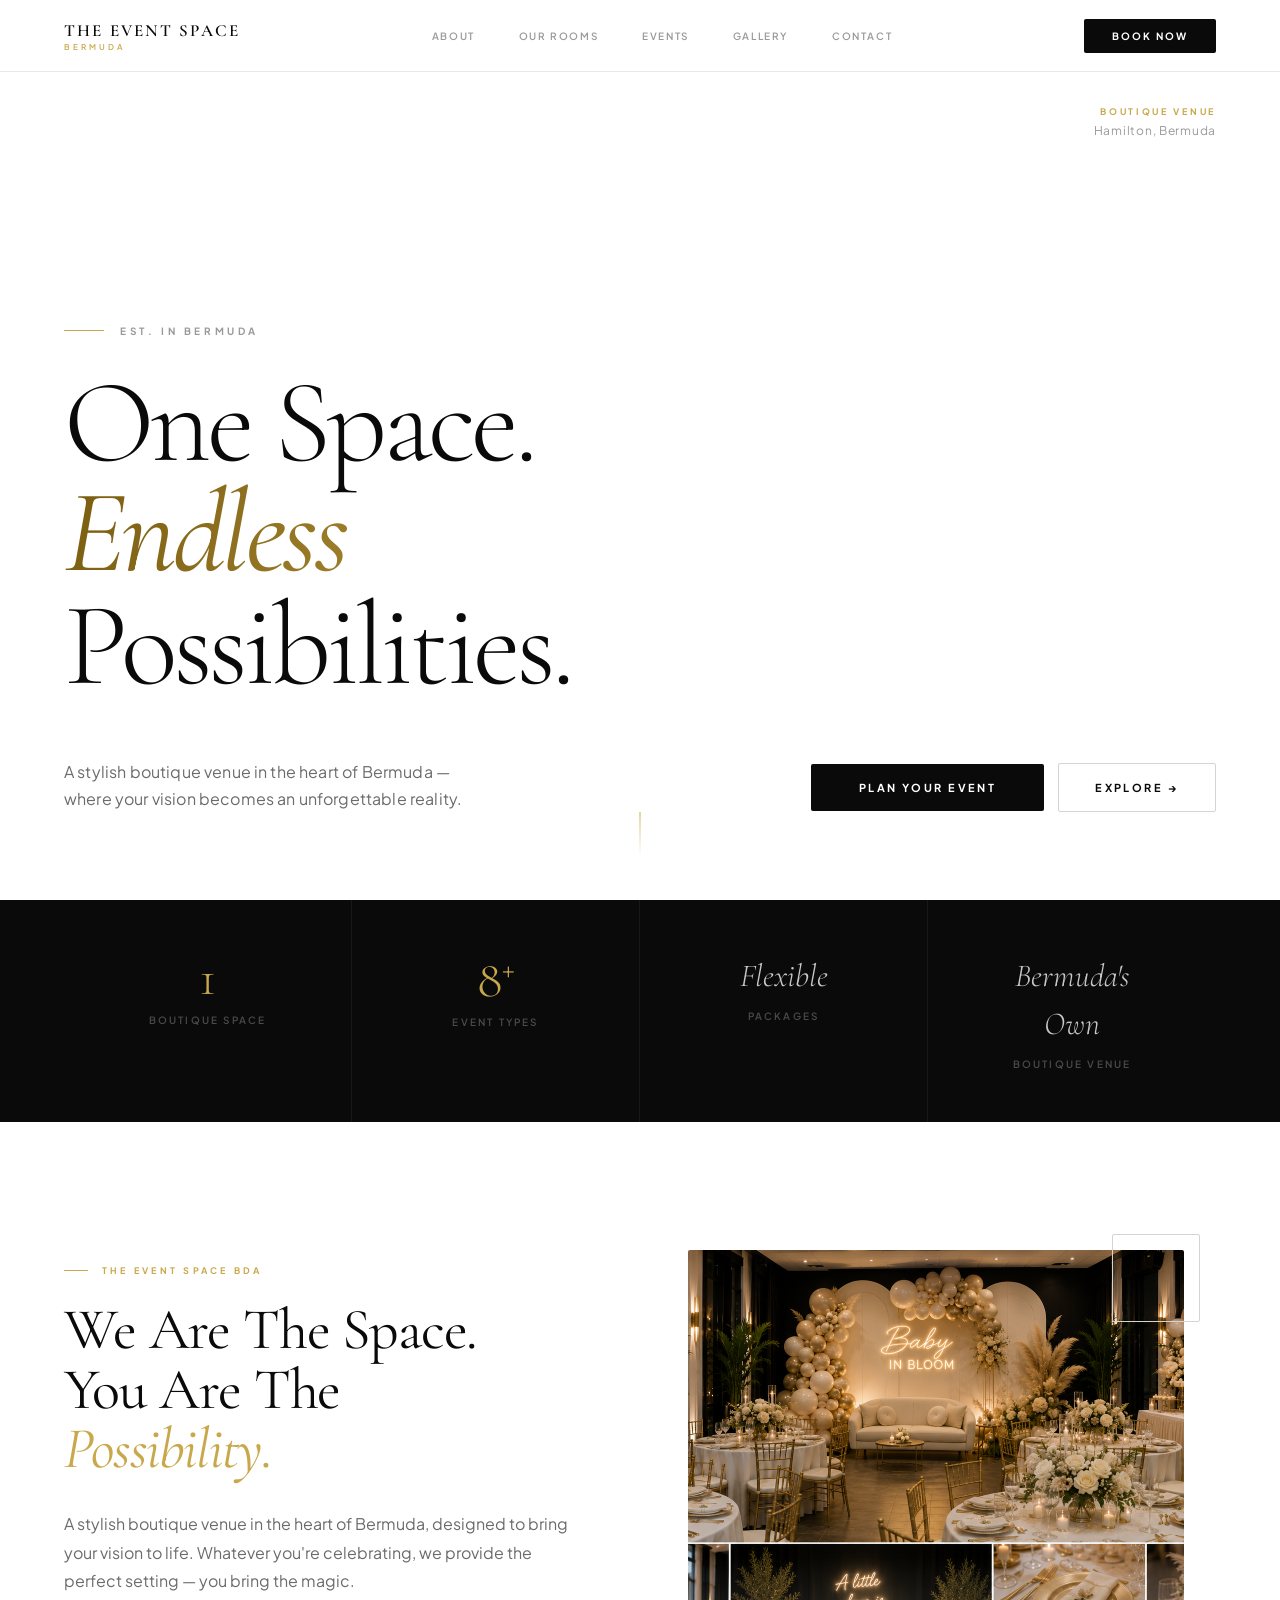
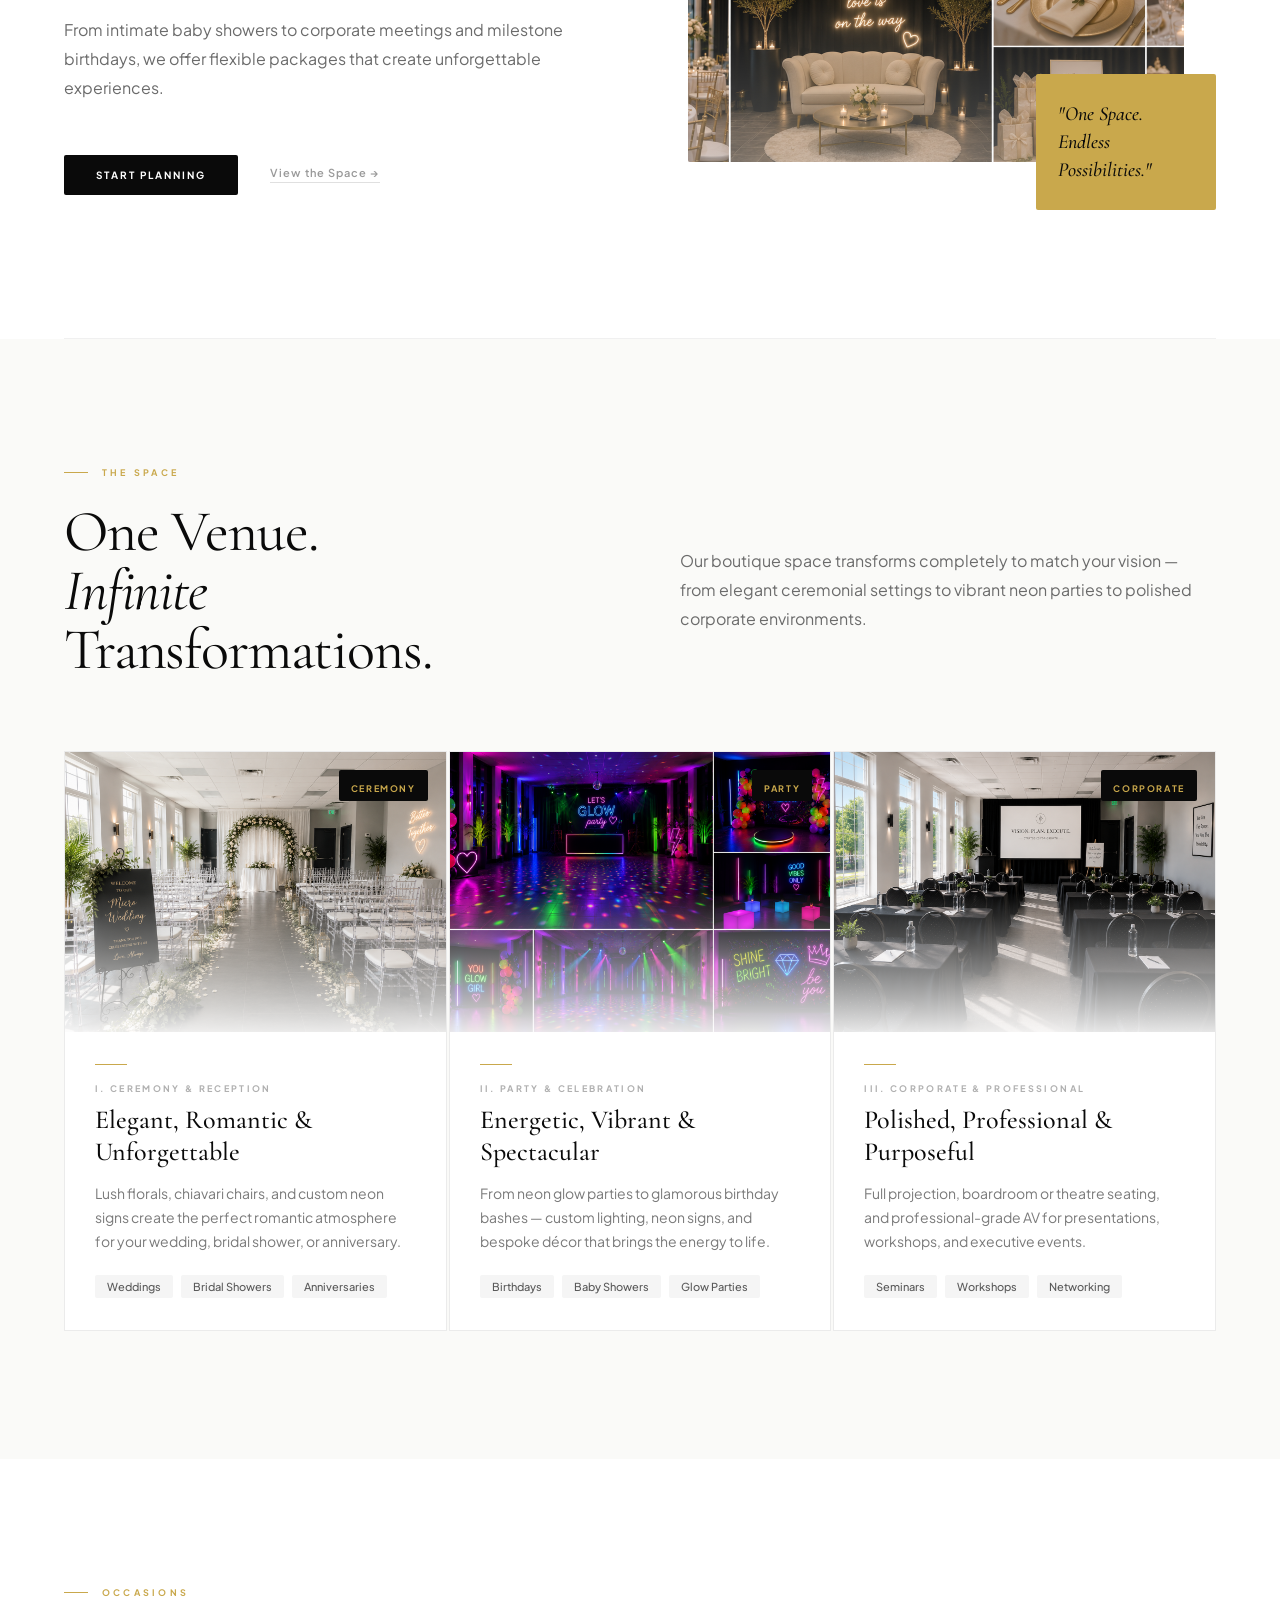
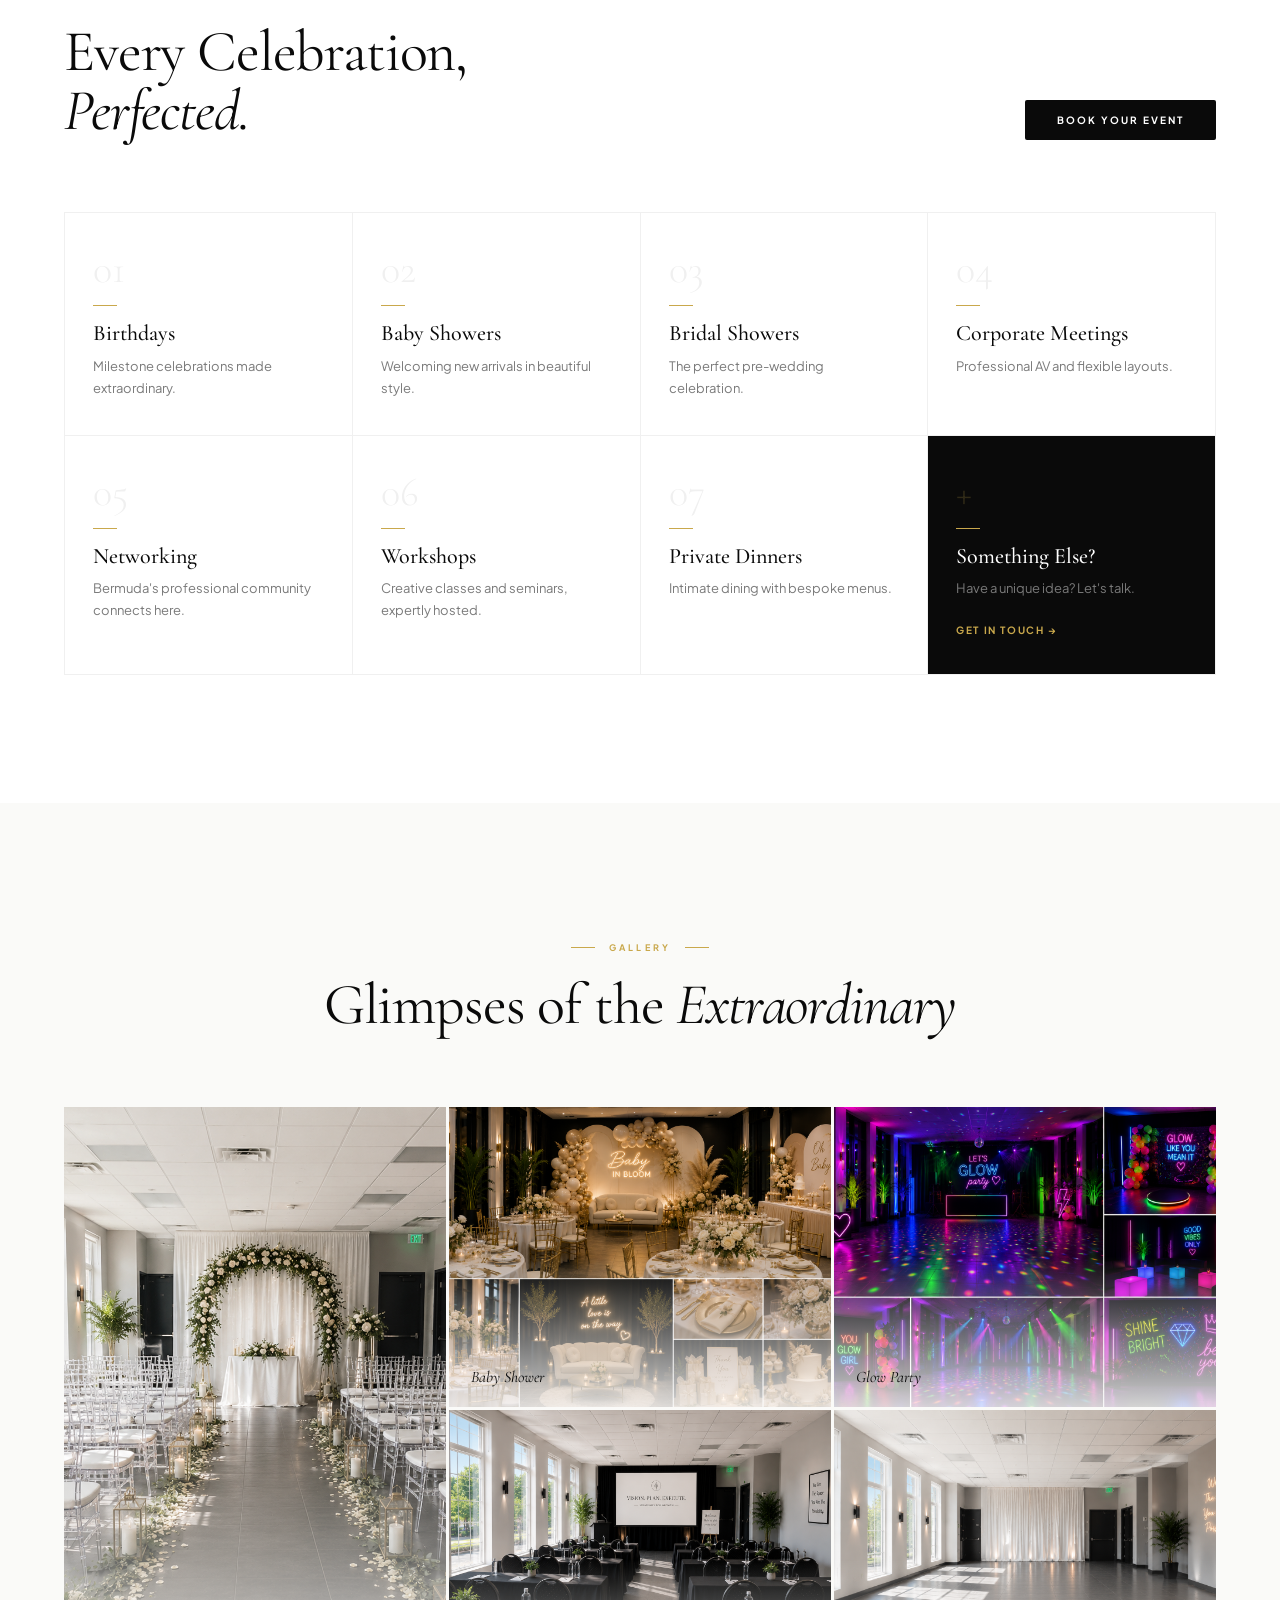
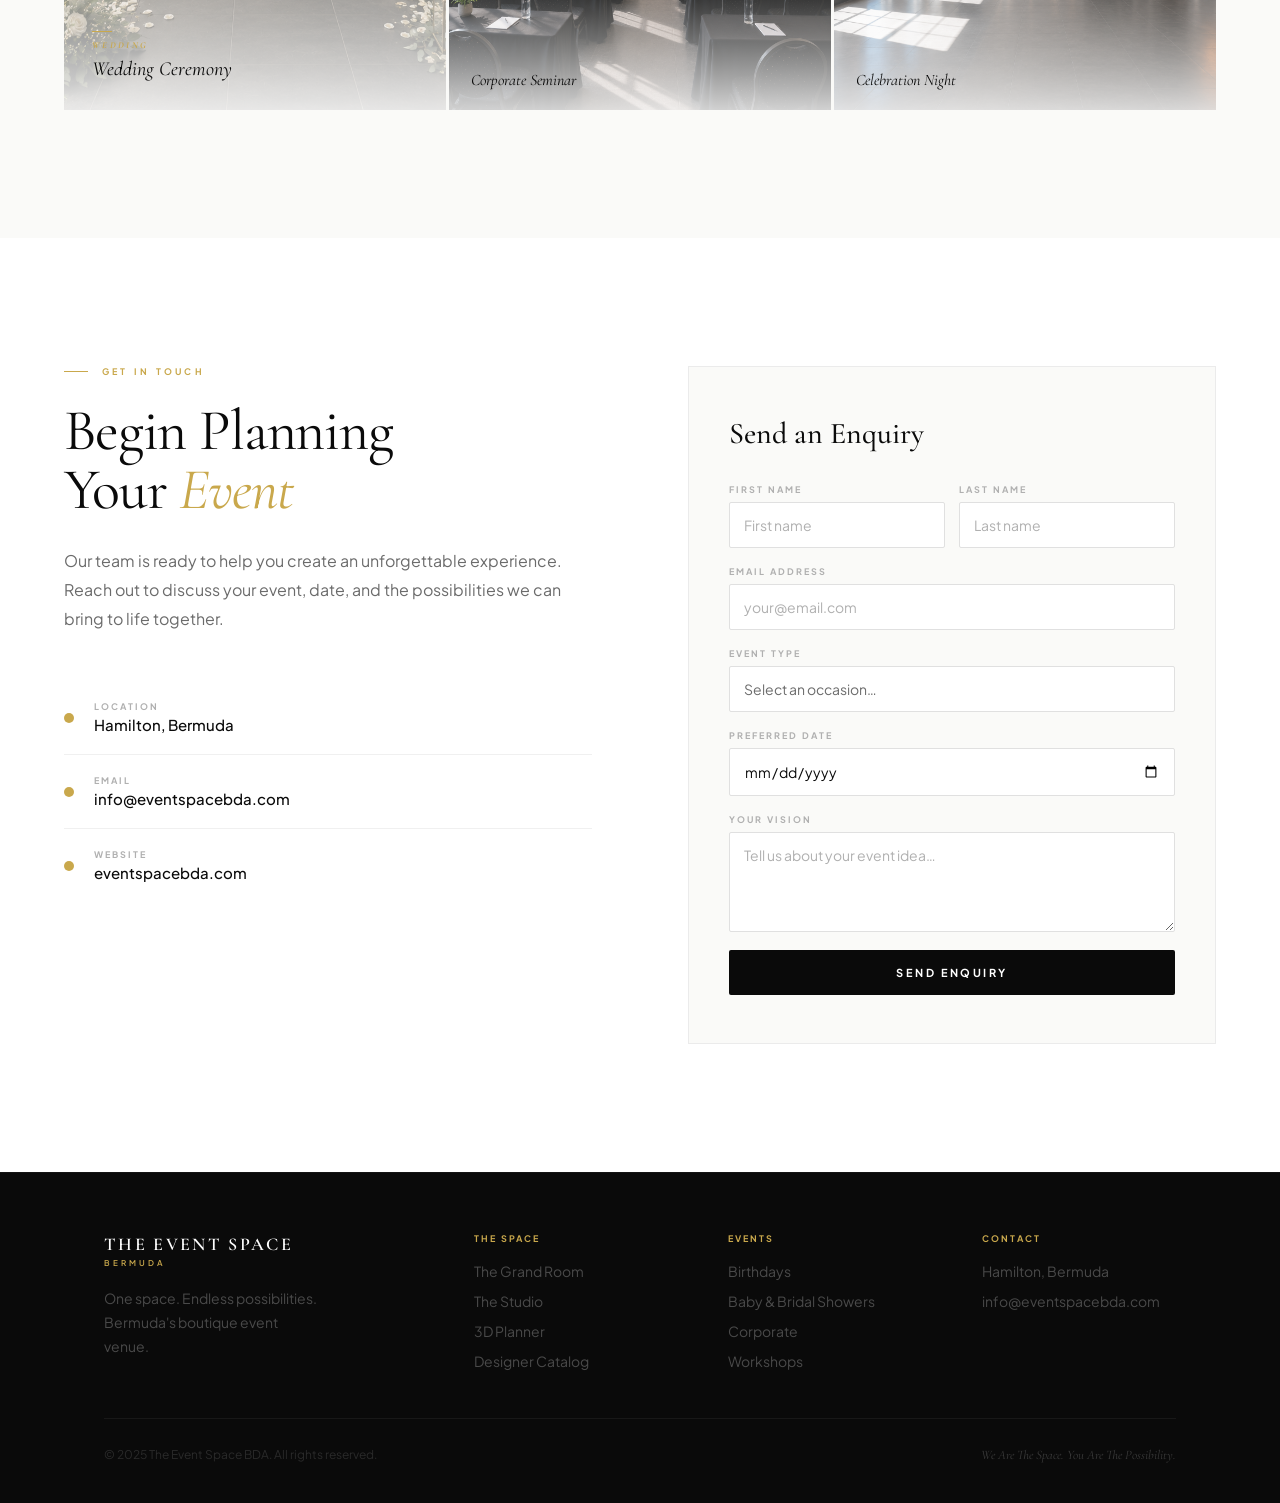
==== index.html @ 71385db5 "Restructure as root-served multi-file site - index.html at repo root (renamed from events2.html, no " ====
<!DOCTYPE html>
<html lang="en">
<head>
  <meta charset="utf-8">
  <meta name="viewport" content="width=device-width, initial-scale=1">
  <title>The Event Space — Bermuda</title>
  <link rel="preconnect" href="https://fonts.googleapis.com">
  <link rel="preconnect" href="https://fonts.gstatic.com" crossorigin>
  <link href="https://fonts.googleapis.com/css2?family=Cormorant+Garamond:ital,wght@0,300;0,400;0,500;0,600;0,700;1,300;1,400;1,500;1,600&family=Plus+Jakarta+Sans:wght@300;400;500;600;700;800&display=swap" rel="stylesheet">
  <link rel="stylesheet" href="css/styles.css">
</head>
<body>

  <!-- ── NAV ──────────────────────────────────────────────────────── -->
  <nav class="nav">
    <div class="nav__brand">
      <span class="nav__brand-name">The Event Space</span>
      <span class="nav__brand-sub">Bermuda</span>
    </div>
    <div class="nav__links">
      <a href="#about">About</a>
      <a href="#spaces">Our Rooms</a>
      <a href="#occasions">Events</a>
      <a href="#gallery">Gallery</a>
      <a href="#contact">Contact</a>
    </div>
    <a class="nav__book" href="#contact">Book Now</a>
    <button class="nav__hamburger" aria-label="Open menu">
      <span></span><span></span><span></span>
    </button>
  </nav>

  <!-- Mobile Menu -->
  <div class="mobile-menu">
    <a href="#about">About</a>
    <a href="#spaces">The Space</a>
    <a href="#occasions">Events</a>
    <a href="#gallery">Gallery</a>
    <a href="#contact">Contact</a>
    <a href="#contact" class="mobile-menu__book">Book Now</a>
  </div>

  <!-- ── HERO ──────────────────────────────────────────────────────── -->
  <section class="hero">
    <video id="hero-vid" class="hero__video" autoplay muted loop playsinline>
      <source src="images/hero-video.mp4" type="video/mp4">
    </video>
    <div class="hero__overlay"></div>

    <div class="hero__label">
      <div class="hero__label-tag">Boutique Venue</div>
      <div class="hero__label-location">Hamilton, Bermuda</div>
    </div>

    <div class="hero__content">
      <div class="hero__eyebrow">
        <div class="hero__eyebrow-line"></div>
        Est. in Bermuda
      </div>
      <h1 class="hero-h1">One Space.</h1>
      <h1 class="hero-h1 hero__headline--shimmer">Endless</h1>
      <h1 class="hero-h1 hero__headline--light">Possibilities.</h1>
    </div>

    <div class="hero__ctas">
      <p class="hero__description">A stylish boutique venue in the heart of Bermuda — where your vision becomes an unforgettable reality.</p>
      <div class="hero__cta-group">
        <a href="#contact" class="btn btn--hero-primary">Plan Your Event</a>
        <a href="#spaces" class="btn btn--hero-ghost">Explore →</a>
      </div>
    </div>

    <div class="hero__scroll">
      <div class="hero__scroll-line"></div>
    </div>
  </section>

  <!-- ── STATS BAND ─────────────────────────────────────────────────── -->
  <div class="stats">
    <div class="stats__grid">
      <div class="stats__item">
        <div class="stats__number">1</div>
        <div class="stats__label">Boutique Space</div>
      </div>
      <div class="stats__item">
        <div class="stats__number">8<sup>+</sup></div>
        <div class="stats__label">Event Types</div>
      </div>
      <div class="stats__item">
        <div class="stats__number--italic">Flexible</div>
        <div class="stats__label">Packages</div>
      </div>
      <div class="stats__item">
        <div class="stats__number--italic">Bermuda's<br>Own</div>
        <div class="stats__label">Boutique Venue</div>
      </div>
    </div>
  </div>

  <!-- ── ABOUT ──────────────────────────────────────────────────────── -->
  <section id="about" class="section section--white">
    <div class="section__inner">
      <div class="about__grid">
        <div>
          <div class="eyebrow">
            <div class="eyebrow__line"></div>
            <span class="eyebrow__text">The Event Space BDA</span>
          </div>
          <h2 class="section-h2" style="color:#0A0A0A;margin-bottom:32px;">
            We Are The Space.<br>You Are The<br><span style="font-style:italic;color:#C9A84C;">Possibility.</span>
          </h2>
          <p class="about__body">A stylish boutique venue in the heart of Bermuda, designed to bring your vision to life. Whatever you're celebrating, we provide the perfect setting — you bring the magic.</p>
          <p class="about__body about__body--last">From intimate baby showers to corporate meetings and milestone birthdays, we offer flexible packages that create unforgettable experiences.</p>
          <div class="about__actions">
            <a href="#contact" class="btn btn--dark">Start Planning</a>
            <a href="#spaces" class="btn--text">View the Space →</a>
          </div>
        </div>
        <div class="about__image-col">
          <div class="about__photo-wrap">
            <img src="images/event-baby-shower.png" class="about__photo" alt="Event styling at The Event Space">
            <div class="about__photo-overlay"></div>
          </div>
          <div class="about__quote">
            <p class="about__quote-text">"One Space.<br>Endless<br>Possibilities."</p>
          </div>
          <div class="about__corner"></div>
        </div>
      </div>
    </div>
  </section>

  <!-- ── DIVIDER ────────────────────────────────────────────────────── -->
  <div class="divider"><div class="divider__line"></div></div>

  <!-- ── THE SPACE ──────────────────────────────────────────────────── -->
  <section id="spaces" class="section section--warm">
    <div class="section__inner">
      <div class="spaces__header">
        <div>
          <div class="eyebrow">
            <div class="eyebrow__line"></div>
            <span class="eyebrow__text">The Space</span>
          </div>
          <h2 class="section-h2" style="color:#0A0A0A;">
            One Venue.<br><span style="font-style:italic;">Infinite</span><br>Transformations.
          </h2>
        </div>
        <div style="padding-top:80px;">
          <p class="spaces__intro">Our boutique space transforms completely to match your vision — from elegant ceremonial settings to vibrant neon parties to polished corporate environments.</p>
        </div>
      </div>

      <div class="spaces__grid">
        <!-- Card I -->
        <article class="card">
          <div class="card__image-wrap">
            <img src="images/event-wedding1.png" class="card__image" alt="Wedding &amp; Ceremony Setup">
            <div class="card__image-overlay"></div>
            <div class="card__badge"><span class="card__badge-text">Ceremony</span></div>
          </div>
          <div class="card__body">
            <div class="card__rule"></div>
            <p class="card__label">I. Ceremony &amp; Reception</p>
            <h3 class="card__title">Elegant, Romantic &amp; Unforgettable</h3>
            <p class="card__desc">Lush florals, chiavari chairs, and custom neon signs create the perfect romantic atmosphere for your wedding, bridal shower, or anniversary.</p>
            <div class="card__tags">
              <span class="tag">Weddings</span>
              <span class="tag">Bridal Showers</span>
              <span class="tag">Anniversaries</span>
            </div>
          </div>
        </article>

        <!-- Card II -->
        <article class="card">
          <div class="card__image-wrap">
            <img src="images/event-glow1.png" class="card__image" alt="Glow Party Setup">
            <div class="card__image-overlay"></div>
            <div class="card__badge"><span class="card__badge-text">Party</span></div>
          </div>
          <div class="card__body">
            <div class="card__rule"></div>
            <p class="card__label">II. Party &amp; Celebration</p>
            <h3 class="card__title">Energetic, Vibrant &amp; Spectacular</h3>
            <p class="card__desc">From neon glow parties to glamorous birthday bashes — custom lighting, neon signs, and bespoke décor that brings the energy to life.</p>
            <div class="card__tags">
              <span class="tag">Birthdays</span>
              <span class="tag">Baby Showers</span>
              <span class="tag">Glow Parties</span>
            </div>
          </div>
        </article>

        <!-- Card III -->
        <article class="card">
          <div class="card__image-wrap">
            <img src="images/event-seminar.png" class="card__image" alt="Corporate Setup">
            <div class="card__image-overlay"></div>
            <div class="card__badge"><span class="card__badge-text">Corporate</span></div>
          </div>
          <div class="card__body">
            <div class="card__rule"></div>
            <p class="card__label">III. Corporate &amp; Professional</p>
            <h3 class="card__title">Polished, Professional &amp; Purposeful</h3>
            <p class="card__desc">Full projection, boardroom or theatre seating, and professional-grade AV for presentations, workshops, and executive events.</p>
            <div class="card__tags">
              <span class="tag">Seminars</span>
              <span class="tag">Workshops</span>
              <span class="tag">Networking</span>
            </div>
          </div>
        </article>
      </div>
    </div>
  </section>

  <!-- ── OCCASIONS ─────────────────────────────────────────────────── -->
  <section id="occasions" class="section section--white">
    <div class="section__inner">
      <div class="occasions__header">
        <div>
          <div class="eyebrow">
            <div class="eyebrow__line"></div>
            <span class="eyebrow__text">Occasions</span>
          </div>
          <h2 class="section-h2" style="color:#0A0A0A;">
            Every Celebration,<br><span style="font-style:italic;">Perfected.</span>
          </h2>
        </div>
        <a href="#contact" class="btn btn--occasions">Book Your Event</a>
      </div>

      <div class="occasions__grid">
        <div class="occasion-cell">
          <div class="occasion-cell__number">01</div>
          <div class="occasion-cell__rule"></div>
          <h3 class="occasion-cell__title">Birthdays</h3>
          <p class="occasion-cell__desc">Milestone celebrations made extraordinary.</p>
        </div>
        <div class="occasion-cell">
          <div class="occasion-cell__number">02</div>
          <div class="occasion-cell__rule"></div>
          <h3 class="occasion-cell__title">Baby Showers</h3>
          <p class="occasion-cell__desc">Welcoming new arrivals in beautiful style.</p>
        </div>
        <div class="occasion-cell">
          <div class="occasion-cell__number">03</div>
          <div class="occasion-cell__rule"></div>
          <h3 class="occasion-cell__title">Bridal Showers</h3>
          <p class="occasion-cell__desc">The perfect pre-wedding celebration.</p>
        </div>
        <div class="occasion-cell">
          <div class="occasion-cell__number">04</div>
          <div class="occasion-cell__rule"></div>
          <h3 class="occasion-cell__title">Corporate Meetings</h3>
          <p class="occasion-cell__desc">Professional AV and flexible layouts.</p>
        </div>
        <div class="occasion-cell">
          <div class="occasion-cell__number">05</div>
          <div class="occasion-cell__rule"></div>
          <h3 class="occasion-cell__title">Networking</h3>
          <p class="occasion-cell__desc">Bermuda's professional community connects here.</p>
        </div>
        <div class="occasion-cell">
          <div class="occasion-cell__number">06</div>
          <div class="occasion-cell__rule"></div>
          <h3 class="occasion-cell__title">Workshops</h3>
          <p class="occasion-cell__desc">Creative classes and seminars, expertly hosted.</p>
        </div>
        <div class="occasion-cell">
          <div class="occasion-cell__number">07</div>
          <div class="occasion-cell__rule"></div>
          <h3 class="occasion-cell__title">Private Dinners</h3>
          <p class="occasion-cell__desc">Intimate dining with bespoke menus.</p>
        </div>
        <div class="occasion-cell occasion-cell--cta">
          <div class="occasion-cell__number">+</div>
          <div>
            <div class="occasion-cell__rule"></div>
            <h3 class="occasion-cell__title">Something Else?</h3>
            <p class="occasion-cell__desc">Have a unique idea? Let's talk.</p>
            <a href="#contact" class="occasion-cell__cta-link">Get in Touch →</a>
          </div>
        </div>
      </div>
    </div>
  </section>

  <!-- ── GALLERY ────────────────────────────────────────────────────── -->
  <section id="gallery" class="section section--warm">
    <div class="section__inner">
      <div class="gallery__header">
        <div class="gallery__eyebrow">
          <div class="eyebrow__line"></div>
          <span class="eyebrow__text">Gallery</span>
          <div class="eyebrow__line"></div>
        </div>
        <h2 class="section-h2" style="color:#0A0A0A;">
          Glimpses of the <span style="font-style:italic;">Extraordinary</span>
        </h2>
      </div>

      <div class="gallery__grid">
        <div class="gallery-cell gallery-cell--large">
          <img src="images/event-wedding1.png" class="gallery-cell__img" alt="Wedding at The Event Space">
          <div class="gallery-cell__overlay"></div>
          <div class="gallery-cell__caption">
            <div class="gallery-cell__rule"></div>
            <div class="gallery-cell__tag">Wedding</div>
            <div class="gallery-cell__title">Wedding Ceremony</div>
          </div>
        </div>
        <div class="gallery-cell">
          <img src="images/event-baby-shower.png" class="gallery-cell__img" alt="Baby Shower">
          <div class="gallery-cell__overlay"></div>
          <div class="gallery-cell__caption">Baby Shower</div>
        </div>
        <div class="gallery-cell">
          <img src="images/event-glow1.png" class="gallery-cell__img" alt="Glow Party">
          <div class="gallery-cell__overlay"></div>
          <div class="gallery-cell__caption">Glow Party</div>
        </div>
        <div class="gallery-cell">
          <img src="images/event-seminar.png" class="gallery-cell__img" alt="Corporate Seminar">
          <div class="gallery-cell__overlay"></div>
          <div class="gallery-cell__caption">Corporate Seminar</div>
        </div>
        <div class="gallery-cell">
          <img src="images/event-glow2.png" class="gallery-cell__img" alt="Celebration Night">
          <div class="gallery-cell__overlay"></div>
          <div class="gallery-cell__caption">Celebration Night</div>
        </div>
      </div>
    </div>
  </section>

  <!-- ── CONTACT ───────────────────────────────────────────────────── -->
  <section id="contact" class="section section--white">
    <div class="section__inner">
      <div class="contact__grid">
        <div>
          <div class="eyebrow">
            <div class="eyebrow__line"></div>
            <span class="eyebrow__text">Get In Touch</span>
          </div>
          <h2 class="section-h2" style="color:#0A0A0A;margin-bottom:28px;">
            Begin Planning<br>Your <span style="font-style:italic;color:#C9A84C;">Event</span>
          </h2>
          <p class="contact__body">Our team is ready to help you create an unforgettable experience. Reach out to discuss your event, date, and the possibilities we can bring to life together.</p>
          <div class="contact__info">
            <div class="contact__info-item">
              <div class="contact__dot"></div>
              <div>
                <div class="contact__info-label">Location</div>
                <div class="contact__info-value">Hamilton, Bermuda</div>
              </div>
            </div>
            <div class="contact__info-item">
              <div class="contact__dot"></div>
              <div>
                <div class="contact__info-label">Email</div>
                <div class="contact__info-value">info@eventspacebda.com</div>
              </div>
            </div>
            <div class="contact__info-item">
              <div class="contact__dot"></div>
              <div>
                <div class="contact__info-label">Website</div>
                <div class="contact__info-value">eventspacebda.com</div>
              </div>
            </div>
          </div>
        </div>

        <div class="contact__form">
          <h3 class="contact__form-title">Send an Enquiry</h3>
          <form class="form">
            <div class="form__row">
              <div class="form__field">
                <label class="form__label">First Name</label>
                <input type="text" class="form__input" placeholder="First name">
              </div>
              <div class="form__field">
                <label class="form__label">Last Name</label>
                <input type="text" class="form__input" placeholder="Last name">
              </div>
            </div>
            <div class="form__field">
              <label class="form__label">Email Address</label>
              <input type="email" class="form__input" placeholder="your@email.com">
            </div>
            <div class="form__field">
              <label class="form__label">Event Type</label>
              <select class="form__select">
                <option>Select an occasion…</option>
                <option>Birthday Celebration</option>
                <option>Baby Shower</option>
                <option>Bridal Shower</option>
                <option>Corporate Meeting</option>
                <option>Networking Event</option>
                <option>Workshop / Seminar</option>
                <option>Private Dinner</option>
                <option>Other</option>
              </select>
            </div>
            <div class="form__field">
              <label class="form__label">Preferred Date</label>
              <input type="date" class="form__input">
            </div>
            <div class="form__field">
              <label class="form__label">Your Vision</label>
              <textarea class="form__textarea" rows="4" placeholder="Tell us about your event idea…"></textarea>
            </div>
            <button type="submit" class="btn btn--submit">Send Enquiry</button>
          </form>
        </div>
      </div>
    </div>
  </section>

  <!-- ── FOOTER ─────────────────────────────────────────────────────── -->
  <footer class="footer">
    <div class="footer__inner">
      <div class="footer__grid">
        <div>
          <div class="footer__brand-name">The Event Space</div>
          <div class="footer__brand-sub">Bermuda</div>
          <p class="footer__tagline">One space. Endless possibilities. Bermuda's boutique event venue.</p>
        </div>
        <div>
          <div class="footer__col-label">The Space</div>
          <div class="footer__col-links">
            <a href="#spaces" class="footer__link">The Grand Room</a>
            <a href="#spaces" class="footer__link">The Studio</a>
            <a href="#spaces" class="footer__link">3D Planner</a>
            <a href="#spaces" class="footer__link">Designer Catalog</a>
          </div>
        </div>
        <div>
          <div class="footer__col-label">Events</div>
          <div class="footer__col-links">
            <a href="#occasions" class="footer__link">Birthdays</a>
            <a href="#occasions" class="footer__link">Baby &amp; Bridal Showers</a>
            <a href="#occasions" class="footer__link">Corporate</a>
            <a href="#occasions" class="footer__link">Workshops</a>
          </div>
        </div>
        <div>
          <div class="footer__col-label">Contact</div>
          <div class="footer__col-links">
            <span class="footer__link">Hamilton, Bermuda</span>
            <span class="footer__link">info@eventspacebda.com</span>
          </div>
        </div>
      </div>
      <div class="footer__bottom">
        <span class="footer__copy">© 2025 The Event Space BDA. All rights reserved.</span>
        <span class="footer__motto">We Are The Space. You Are The Possibility.</span>
      </div>
    </div>
  </footer>

  <script src="js/main.js"></script>
</body>
</html>
---- css/styles.css ----
/* ── RESET & BASE ───────────────────────────────────────────────── */
*, *::before, *::after { box-sizing: border-box; margin: 0; padding: 0; }
html { scroll-behavior: smooth; }
body {
  background: #FFFFFF;
  color: #0A0A0A;
  font-family: 'Plus Jakarta Sans', sans-serif;
  -webkit-font-smoothing: antialiased;
  overflow-x: hidden;
}
input, select, textarea, button { font-family: inherit; }
a { text-decoration: none; color: inherit; }
img { display: block; }
::placeholder { color: #B0B0B0; }

/* ── ANIMATIONS ─────────────────────────────────────────────────── */
@keyframes shimmerGold {
  0%   { background-position: 0% center; }
  100% { background-position: 300% center; }
}
@keyframes scrollPulse {
  0%, 100% { opacity: 0.25; transform: translateY(0); }
  50%       { opacity: 0.7;  transform: translateY(6px); }
}

/* ── TYPE SCALE ─────────────────────────────────────────────────── */
.hero-h1 {
  font-family: 'Cormorant Garamond', serif;
  font-size: 118px;
  font-weight: 300;
  line-height: 0.92;
  letter-spacing: -0.035em;
  color: #0A0A0A;
}
.section-h2 {
  font-family: 'Cormorant Garamond', serif;
  font-size: 58px;
  font-weight: 400;
  line-height: 1.02;
  letter-spacing: -0.02em;
}

/* ── NAV ────────────────────────────────────────────────────────── */
.nav {
  position: fixed;
  top: 0; left: 0; right: 0;
  z-index: 1000;
  display: flex;
  align-items: center;
  justify-content: space-between;
  padding: 0 64px;
  height: 72px;
  background: rgba(255, 255, 255, 0.97);
  backdrop-filter: blur(20px);
  -webkit-backdrop-filter: blur(20px);
  border-bottom: 1px solid #E8E8E8;
}
.nav__brand { display: flex; flex-direction: column; gap: 1px; flex-shrink: 0; }
.nav__brand-name {
  font-family: 'Cormorant Garamond', serif;
  font-size: 17px;
  font-weight: 600;
  color: #0A0A0A;
  letter-spacing: 0.13em;
  text-transform: uppercase;
}
.nav__brand-sub {
  font-size: 8px;
  font-weight: 600;
  color: #C9A84C;
  letter-spacing: 0.38em;
  text-transform: uppercase;
}
.nav__links { display: flex; align-items: center; gap: 44px; }
.nav__links a {
  font-size: 10px;
  font-weight: 600;
  letter-spacing: 0.16em;
  text-transform: uppercase;
  color: #9A9A9A;
  transition: color 0.2s;
}
.nav__links a:hover { color: #0A0A0A; }
.nav__book {
  display: inline-flex;
  align-items: center;
  padding: 11px 28px;
  background: #0A0A0A;
  color: #FFFFFF;
  font-size: 10px;
  font-weight: 700;
  letter-spacing: 0.2em;
  text-transform: uppercase;
  border-radius: 2px;
  transition: background 0.2s, color 0.2s;
  flex-shrink: 0;
}
.nav__book:hover { background: #C9A84C; color: #0A0A0A; }

/* ── HAMBURGER / MOBILE MENU ────────────────────────────────────── */
.nav__hamburger {
  display: none;
  flex-direction: column;
  gap: 5px;
  cursor: pointer;
  padding: 8px;
  background: none;
  border: none;
}
.nav__hamburger span {
  display: block;
  width: 22px;
  height: 2px;
  background: #0A0A0A;
  border-radius: 2px;
  transition: all 0.25s;
}
.mobile-menu {
  display: none;
  position: fixed;
  top: 72px; left: 0; right: 0;
  z-index: 998;
  background: rgba(255, 255, 255, 0.98);
  backdrop-filter: blur(20px);
  border-bottom: 1px solid #E8E8E8;
  padding: 28px 28px 32px;
  flex-direction: column;
  gap: 0;
}
.mobile-menu.open { display: flex; }
.mobile-menu a {
  display: block;
  padding: 16px 0;
  font-size: 13px;
  font-weight: 600;
  letter-spacing: 0.16em;
  text-transform: uppercase;
  color: #5A5A5A;
  border-bottom: 1px solid #F5F5F5;
}
.mobile-menu a:last-child { border-bottom: none; }
.mobile-menu__book {
  margin-top: 20px;
  padding: 15px 28px;
  background: #0A0A0A;
  color: #FFFFFF !important;
  text-align: center;
  border-radius: 2px;
}

/* ── BUTTONS ────────────────────────────────────────────────────── */
.btn {
  display: inline-flex;
  align-items: center;
  justify-content: center;
  border-radius: 2px;
  font-weight: 700;
  letter-spacing: 0.22em;
  text-transform: uppercase;
  transition: background 0.25s, color 0.25s, border-color 0.25s;
  cursor: pointer;
}
.btn--dark {
  padding: 14px 32px;
  background: #0A0A0A;
  color: #FFFFFF;
  font-size: 10px;
  letter-spacing: 0.2em;
}
.btn--dark:hover { background: #C9A84C; color: #0A0A0A; }

.btn--hero-primary {
  padding: 17px 48px;
  background: #0A0A0A;
  color: #FFFFFF;
  font-size: 11px;
}
.btn--hero-primary:hover { background: #C9A84C; color: #0A0A0A; }

.btn--hero-ghost {
  padding: 17px 36px;
  border: 1px solid #D4D4D4;
  color: #0A0A0A;
  font-size: 11px;
}
.btn--hero-ghost:hover { border-color: #0A0A0A; }

.btn--occasions {
  padding: 14px 32px;
  background: #0A0A0A;
  color: #FFFFFF;
  font-size: 10px;
  flex-shrink: 0;
  letter-spacing: 0.2em;
}
.btn--occasions:hover { background: #C9A84C; color: #0A0A0A; }

.btn--submit {
  width: 100%;
  padding: 16px;
  background: #0A0A0A;
  color: #FFFFFF;
  font-size: 11px;
  border: none;
}
.btn--submit:hover { background: #C9A84C; color: #0A0A0A; }

.btn--text {
  font-size: 11px;
  font-weight: 600;
  color: #9A9A9A;
  letter-spacing: 0.1em;
  border-bottom: 1px solid #E0E0E0;
  padding-bottom: 3px;
  transition: color 0.2s, border-color 0.2s;
}
.btn--text:hover { color: #0A0A0A; border-color: #0A0A0A; }

/* ── EYEBROW LABEL ──────────────────────────────────────────────── */
.eyebrow {
  display: flex;
  align-items: center;
  gap: 14px;
  margin-bottom: 24px;
}
.eyebrow__line { width: 24px; height: 1px; background: #C9A84C; }
.eyebrow__text {
  font-size: 9px;
  font-weight: 700;
  letter-spacing: 0.36em;
  text-transform: uppercase;
  color: #C9A84C;
}

/* ── HERO ───────────────────────────────────────────────────────── */
.hero {
  position: relative;
  min-height: 100vh;
  display: flex;
  flex-direction: column;
  justify-content: flex-end;
  overflow: hidden;
  background: #FFFFFF;
  padding: 0 64px 88px;
}
.hero__video {
  position: absolute;
  inset: 0;
  width: 100%;
  height: 100%;
  object-fit: cover;
  opacity: 0.28;
  pointer-events: none;
}
.hero__overlay {
  position: absolute;
  inset: 0;
  background: linear-gradient(to bottom, rgba(255,255,255,0.22) 0%, rgba(255,255,255,0.08) 50%, rgba(255,255,255,0.7) 100%);
  pointer-events: none;
}
.hero__label {
  position: absolute;
  top: 106px;
  right: 64px;
  text-align: right;
}
.hero__label-tag {
  font-size: 9px;
  font-weight: 700;
  letter-spacing: 0.3em;
  text-transform: uppercase;
  color: #C9A84C;
  margin-bottom: 6px;
}
.hero__label-location { font-size: 12px; color: #9A9A9A; letter-spacing: 0.06em; }
.hero__content { position: relative; max-width: 1200px; }
.hero__eyebrow {
  font-size: 10px;
  font-weight: 700;
  letter-spacing: 0.36em;
  text-transform: uppercase;
  color: #9A9A9A;
  margin-bottom: 32px;
  display: flex;
  align-items: center;
  gap: 16px;
}
.hero__eyebrow-line { width: 40px; height: 1px; background: #C9A84C; flex-shrink: 0; }
.hero__headline--shimmer {
  font-weight: 400;
  line-height: 0.95;
  letter-spacing: -0.03em;
  font-style: italic;
  background: linear-gradient(110deg, #7a5c10 0%, #C9A84C 25%, #F0D060 50%, #C9A84C 75%, #7a5c10 100%);
  background-size: 250% auto;
  -webkit-background-clip: text;
  -webkit-text-fill-color: transparent;
  background-clip: text;
  animation: shimmerGold 5s linear infinite;
}
.hero__headline--light { line-height: 0.95; }
.hero__ctas {
  position: relative;
  display: flex;
  align-items: flex-end;
  justify-content: space-between;
  margin-top: 56px;
}
.hero__description {
  font-size: 16px;
  font-weight: 400;
  line-height: 1.7;
  color: #6B6B6B;
  max-width: 420px;
  letter-spacing: 0.01em;
}
.hero__cta-group { display: flex; align-items: center; gap: 14px; flex-shrink: 0; }
.hero__scroll {
  position: absolute;
  bottom: 44px;
  left: 50%;
  transform: translateX(-50%);
  display: flex;
  flex-direction: column;
  align-items: center;
  gap: 10px;
}
.hero__scroll-line {
  width: 1px;
  height: 44px;
  background: linear-gradient(to bottom, #C9A84C, transparent);
  animation: scrollPulse 2s ease-in-out infinite;
}

/* ── STATS BAND ─────────────────────────────────────────────────── */
.stats { background: #0A0A0A; padding: 0 64px; }
.stats__grid {
  max-width: 1200px;
  margin: 0 auto;
  display: grid;
  grid-template-columns: repeat(4, 1fr);
}
.stats__item {
  text-align: center;
  padding: 52px 24px;
  border-right: 1px solid rgba(255, 255, 255, 0.06);
}
.stats__item:last-child { border-right: none; }
.stats__number {
  font-family: 'Cormorant Garamond', serif;
  font-size: 52px;
  font-weight: 300;
  color: #C9A84C;
  line-height: 1;
  margin-bottom: 10px;
}
.stats__number--italic {
  font-family: 'Cormorant Garamond', serif;
  font-size: 32px;
  font-weight: 300;
  color: #C8C8C8;
  line-height: 1.5;
  margin-bottom: 10px;
  font-style: italic;
}
.stats__number sup { font-size: 32px; }
.stats__label {
  font-size: 10px;
  font-weight: 600;
  letter-spacing: 0.22em;
  text-transform: uppercase;
  color: #4A4A4A;
}

/* ── SECTION CONTAINERS ─────────────────────────────────────────── */
.section { padding: 128px 64px; }
.section--white  { background: #FFFFFF; }
.section--warm   { background: #FAFAF8; }
.section__inner  { max-width: 1200px; margin: 0 auto; }

.divider { padding: 0 64px; }
.divider__line { max-width: 1200px; margin: 0 auto; height: 1px; background: #F0F0F0; }

/* ── ABOUT ──────────────────────────────────────────────────────── */
.about__grid {
  display: grid;
  grid-template-columns: 1fr 1fr;
  gap: 96px;
  align-items: center;
}
.about__body { font-size: 16px; line-height: 1.8; color: #6B6B6B; margin-bottom: 20px; }
.about__body--last { margin-bottom: 52px; }
.about__actions { display: flex; align-items: center; gap: 32px; flex-wrap: wrap; }
.about__image-col { position: relative; height: 560px; }
.about__photo-wrap {
  position: absolute;
  top: 0; left: 0; right: 32px; bottom: 48px;
  overflow: hidden;
  border-radius: 2px;
}
.about__photo { width: 100%; height: 100%; object-fit: cover; }
.about__photo-overlay {
  position: absolute;
  inset: 0;
  background: linear-gradient(to top, rgba(255,255,255,0.3) 0%, transparent 40%);
}
.about__quote {
  position: absolute;
  bottom: 0; right: 0;
  width: 180px;
  background: #C9A84C;
  padding: 26px 22px;
  border-radius: 2px;
}
.about__quote-text {
  font-family: 'Cormorant Garamond', serif;
  font-size: 20px;
  font-weight: 500;
  color: #0A0A0A;
  line-height: 1.4;
  font-style: italic;
}
.about__corner {
  position: absolute;
  top: -16px; right: 16px;
  width: 88px; height: 88px;
  border: 1px solid #D4D4D4;
  border-radius: 2px;
  pointer-events: none;
}

/* ── SPACES / CARDS ─────────────────────────────────────────────── */
.spaces__header {
  display: grid;
  grid-template-columns: 1fr 1fr;
  gap: 80px;
  align-items: start;
  margin-bottom: 72px;
}
.spaces__intro { font-size: 16px; color: #6B6B6B; line-height: 1.8; }
.spaces__grid {
  display: grid;
  grid-template-columns: repeat(3, 1fr);
  gap: 2px;
}
.card {
  background: #FFFFFF;
  border: 1px solid #EBEBEB;
  overflow: hidden;
  transition: border-color 0.3s, box-shadow 0.3s;
}
.card:hover { border-color: #C9A84C; box-shadow: 0 8px 40px rgba(201,168,76,0.12); }
.card__image-wrap { height: 280px; overflow: hidden; position: relative; }
.card__image { width: 100%; height: 100%; object-fit: cover; }
.card__image-overlay {
  position: absolute;
  inset: 0;
  background: linear-gradient(to top, rgba(255,255,255,0.9) 0%, transparent 50%);
}
.card__badge {
  position: absolute;
  top: 18px; right: 18px;
  padding: 5px 12px;
  background: #0A0A0A;
  border-radius: 2px;
}
.card__badge-text {
  font-size: 9px;
  font-weight: 700;
  letter-spacing: 0.18em;
  text-transform: uppercase;
  color: #C9A84C;
}
.card__body { padding: 32px 30px; }
.card__rule { width: 32px; height: 1px; background: #C9A84C; margin-bottom: 18px; }
.card__label {
  font-size: 9px;
  font-weight: 700;
  letter-spacing: 0.26em;
  text-transform: uppercase;
  color: #B0B0B0;
  margin-bottom: 10px;
}
.card__title {
  font-family: 'Cormorant Garamond', serif;
  font-size: 26px;
  font-weight: 500;
  color: #0A0A0A;
  margin-bottom: 14px;
  line-height: 1.2;
}
.card__desc { font-size: 14px; line-height: 1.72; color: #7A7A7A; margin-bottom: 22px; }
.card__tags { display: flex; flex-wrap: wrap; gap: 8px; }
.tag {
  padding: 5px 12px;
  background: #F5F5F5;
  border-radius: 2px;
  font-size: 11px;
  color: #5A5A5A;
  font-weight: 500;
}

/* ── OCCASIONS ──────────────────────────────────────────────────── */
.occasions__header {
  display: flex;
  align-items: flex-end;
  justify-content: space-between;
  margin-bottom: 72px;
}
.occasions__grid {
  display: grid;
  grid-template-columns: repeat(4, 1fr);
  gap: 1px;
  background: #F0F0F0;
  border: 1px solid #F0F0F0;
}
.occasion-cell { padding: 36px 28px; background: #FFFFFF; transition: background 0.3s; }
.occasion-cell:hover { background: #FAFAF8; }
.occasion-cell--cta {
  padding: 36px 28px;
  background: #0A0A0A;
  display: flex;
  flex-direction: column;
  justify-content: space-between;
}
.occasion-cell__number {
  font-family: 'Cormorant Garamond', serif;
  font-size: 40px;
  font-weight: 300;
  color: #F0F0F0;
  line-height: 1;
  margin-bottom: 16px;
}
.occasion-cell--cta .occasion-cell__number { color: rgba(201,168,76,0.2); }
.occasion-cell__rule { width: 24px; height: 1px; background: #C9A84C; margin-bottom: 14px; }
.occasion-cell__title {
  font-family: 'Cormorant Garamond', serif;
  font-size: 22px;
  font-weight: 500;
  color: #0A0A0A;
  margin-bottom: 8px;
  line-height: 1.2;
}
.occasion-cell--cta .occasion-cell__title { color: #FFFFFF; }
.occasion-cell__desc { font-size: 13px; line-height: 1.7; color: #7A7A7A; }
.occasion-cell--cta .occasion-cell__desc { margin-bottom: 18px; }
.occasion-cell__cta-link {
  font-size: 10px;
  font-weight: 700;
  color: #C9A84C;
  letter-spacing: 0.16em;
  text-transform: uppercase;
}

/* ── GALLERY ────────────────────────────────────────────────────── */
.gallery__header { text-align: center; margin-bottom: 72px; }
.gallery__eyebrow {
  display: inline-flex;
  align-items: center;
  gap: 14px;
  margin-bottom: 22px;
}
.gallery__grid {
  display: grid;
  grid-template-columns: repeat(3, 1fr);
  grid-template-rows: 300px 300px;
  gap: 3px;
}
.gallery-cell { position: relative; overflow: hidden; cursor: pointer; transition: filter 0.3s; }
.gallery-cell:hover { filter: brightness(0.95); }
.gallery-cell--large { grid-row: 1 / 3; }
.gallery-cell__img { width: 100%; height: 100%; object-fit: cover; }
.gallery-cell__overlay {
  position: absolute;
  inset: 0;
  background: linear-gradient(to top, rgba(255,255,255,0.82) 0%, transparent 50%);
}
.gallery-cell--large .gallery-cell__overlay {
  background: linear-gradient(to top, rgba(255,255,255,0.88) 0%, transparent 45%);
}
.gallery-cell__caption {
  position: absolute;
  bottom: 20px; left: 22px;
  font-family: 'Cormorant Garamond', serif;
  font-size: 16px;
  color: #0A0A0A;
  font-style: italic;
}
.gallery-cell--large .gallery-cell__caption { bottom: 28px; left: 28px; right: 28px; }
.gallery-cell__tag {
  font-size: 9px;
  font-weight: 700;
  letter-spacing: 0.26em;
  text-transform: uppercase;
  color: #C9A84C;
  margin-bottom: 5px;
}
.gallery-cell__rule { width: 20px; height: 1px; background: #C9A84C; margin-bottom: 8px; }
.gallery-cell__title {
  font-family: 'Cormorant Garamond', serif;
  font-size: 20px;
  font-weight: 400;
  color: #0A0A0A;
  font-style: italic;
  line-height: 1.3;
}

/* ── CONTACT ────────────────────────────────────────────────────── */
.contact__grid {
  display: grid;
  grid-template-columns: 1fr 1fr;
  gap: 96px;
  align-items: start;
}
.contact__body { font-size: 16px; line-height: 1.8; color: #6B6B6B; margin-bottom: 48px; }
.contact__info { display: flex; flex-direction: column; gap: 0; }
.contact__info-item {
  display: flex;
  align-items: center;
  gap: 20px;
  padding: 20px 0;
  border-bottom: 1px solid #F0F0F0;
}
.contact__info-item:last-child { border-bottom: none; }
.contact__dot { width: 10px; height: 10px; background: #C9A84C; border-radius: 50%; flex-shrink: 0; }
.contact__info-label {
  font-size: 9px;
  font-weight: 700;
  letter-spacing: 0.22em;
  text-transform: uppercase;
  color: #B0B0B0;
  margin-bottom: 3px;
}
.contact__info-value { font-size: 15px; font-weight: 500; color: #0A0A0A; }
.contact__form {
  background: #FAFAF8;
  border: 1px solid #EBEBEB;
  padding: 48px 40px;
}
.contact__form-title {
  font-family: 'Cormorant Garamond', serif;
  font-size: 30px;
  font-weight: 500;
  color: #0A0A0A;
  margin-bottom: 32px;
}
.form { display: flex; flex-direction: column; gap: 18px; }
.form__row { display: grid; grid-template-columns: 1fr 1fr; gap: 14px; }
.form__field { display: flex; flex-direction: column; }
.form__label {
  display: block;
  font-size: 9px;
  font-weight: 700;
  letter-spacing: 0.22em;
  text-transform: uppercase;
  color: #B0B0B0;
  margin-bottom: 7px;
}
.form__input,
.form__select,
.form__textarea {
  width: 100%;
  padding: 13px 14px;
  background: #FFFFFF;
  border: 1px solid #E0E0E0;
  border-radius: 2px;
  color: #0A0A0A;
  font-size: 14px;
  outline: none;
  transition: border-color 0.2s;
}
.form__input:focus,
.form__select:focus,
.form__textarea:focus { border-color: #C9A84C; }
.form__select { appearance: none; -webkit-appearance: none; color: #6B6B6B; }
.form__textarea { resize: vertical; }

/* ── FOOTER ─────────────────────────────────────────────────────── */
.footer { background: #0A0A0A; border-top: 1px solid rgba(255,255,255,0.04); }
.footer__inner { max-width: 1200px; margin: 0 auto; padding: 60px 64px 40px; }
.footer__grid {
  display: grid;
  grid-template-columns: 1.6fr 1fr 1fr 1fr;
  gap: 60px;
  padding-bottom: 48px;
  border-bottom: 1px solid rgba(255,255,255,0.06);
}
.footer__brand-name {
  font-family: 'Cormorant Garamond', serif;
  font-size: 18px;
  font-weight: 600;
  color: #FFFFFF;
  letter-spacing: 0.13em;
  text-transform: uppercase;
  margin-bottom: 3px;
}
.footer__brand-sub {
  font-size: 8px;
  font-weight: 600;
  color: #C9A84C;
  letter-spacing: 0.38em;
  text-transform: uppercase;
  margin-bottom: 18px;
}
.footer__tagline { font-size: 14px; line-height: 1.72; color: #4A4A4A; max-width: 220px; }
.footer__col-label {
  font-size: 9px;
  font-weight: 700;
  letter-spacing: 0.22em;
  text-transform: uppercase;
  color: #C9A84C;
  margin-bottom: 18px;
}
.footer__col-links { display: flex; flex-direction: column; gap: 12px; }
.footer__link { font-size: 14px; color: #4A4A4A; transition: color 0.2s; }
.footer__link:hover { color: #C9A84C; }
.footer__bottom {
  display: flex;
  align-items: center;
  justify-content: space-between;
  padding-top: 28px;
}
.footer__copy { font-size: 12px; color: #2A2A2A; }
.footer__motto {
  font-size: 13px;
  font-style: italic;
  font-family: 'Cormorant Garamond', serif;
  color: #3A3A3A;
}

/* ── RESPONSIVE — 900px ─────────────────────────────────────────── */
@media (max-width: 900px) {
  .nav__links { display: none; }
  .nav__book  { display: none; }
  .nav__hamburger { display: flex; }
  .nav { padding: 0 32px; }

  .hero { padding: 0 32px 72px; min-height: 100svh; }
  .hero__label  { display: none; }
  .hero-h1      { font-size: 66px; letter-spacing: -0.03em; }
  .hero__eyebrow { margin-bottom: 20px; }
  .hero__ctas   { flex-direction: column; align-items: stretch; gap: 12px; margin-top: 36px; }
  .hero__ctas a { text-align: center; }

  .stats__grid { grid-template-columns: repeat(2, 1fr); }

  .section { padding: 72px 32px; }
  .divider { padding: 0 32px; }

  .about__grid      { grid-template-columns: 1fr; gap: 0; }
  .about__image-col { height: 360px; margin-top: 48px; }

  .spaces__header { grid-template-columns: 1fr; gap: 16px; margin-bottom: 40px; }
  .spaces__header > div:last-child { padding-top: 0 !important; }
  .spaces__grid   { grid-template-columns: 1fr; }

  .occasions__header { flex-direction: column; align-items: flex-start; gap: 24px; margin-bottom: 40px; }
  .occasions__grid   { grid-template-columns: repeat(2, 1fr); }
  .section-h2        { font-size: 40px; }

  .gallery__grid { grid-template-columns: 1fr 1fr; grid-template-rows: 200px 200px 200px; }
  .gallery-cell--large { grid-row: auto; }

  .contact__grid { grid-template-columns: 1fr; gap: 48px; }

  .footer__inner { padding: 48px 32px 32px; }
  .footer__grid  { grid-template-columns: 1fr 1fr; gap: 36px; }
  .footer__bottom { flex-direction: column; gap: 8px; text-align: center; }
}

/* ── RESPONSIVE — 540px ─────────────────────────────────────────── */
@media (max-width: 540px) {
  .nav { padding: 0 20px; }

  .hero { padding: 0 20px 72px; }
  .hero-h1 { font-size: 48px; }

  .section { padding: 72px 20px; }
  .divider { padding: 0 20px; }
  .section-h2 { font-size: 34px; }

  .occasions__grid { grid-template-columns: 1fr; }

  .gallery__grid  { grid-template-columns: 1fr; grid-template-rows: auto; }
  .gallery-cell--large { height: 260px; }

  .footer__inner { padding: 48px 20px 32px; }
  .footer__grid  { grid-template-columns: 1fr; }

  .mobile-menu { padding: 28px 20px 32px; }
}
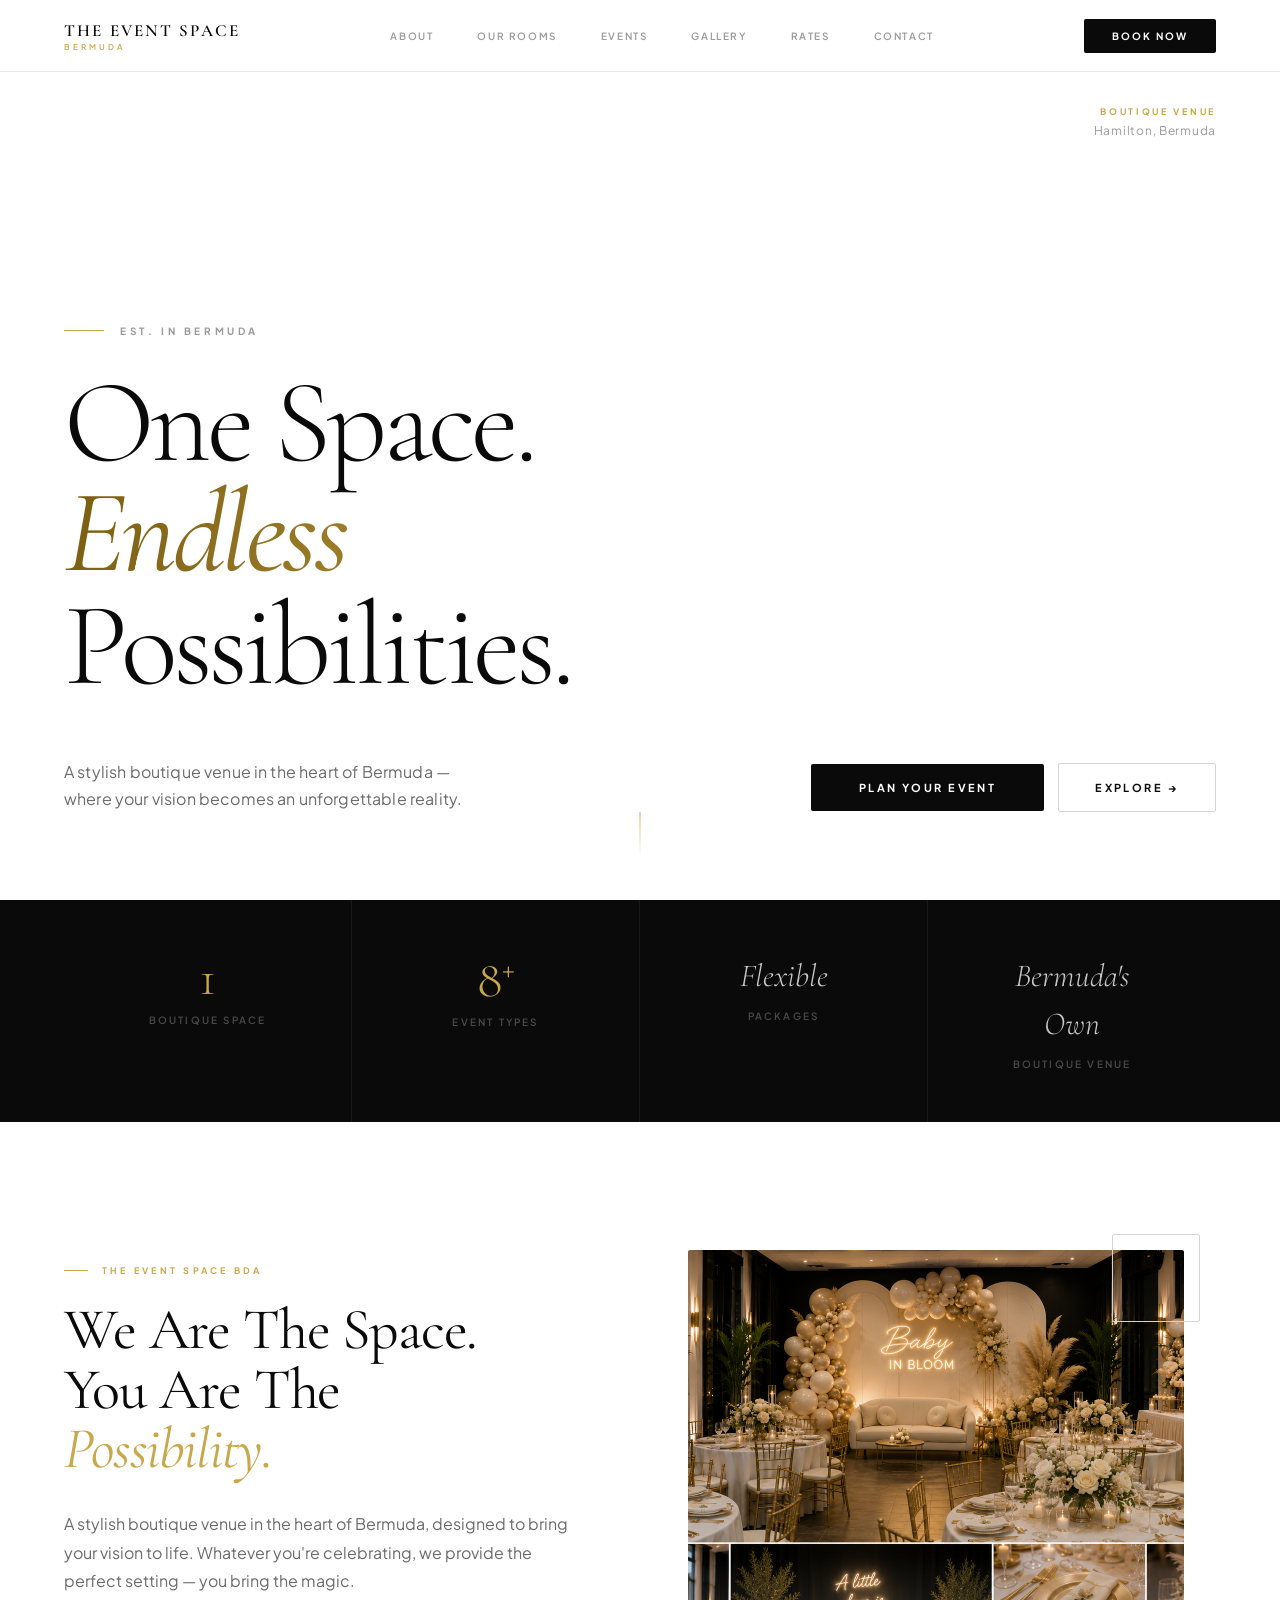
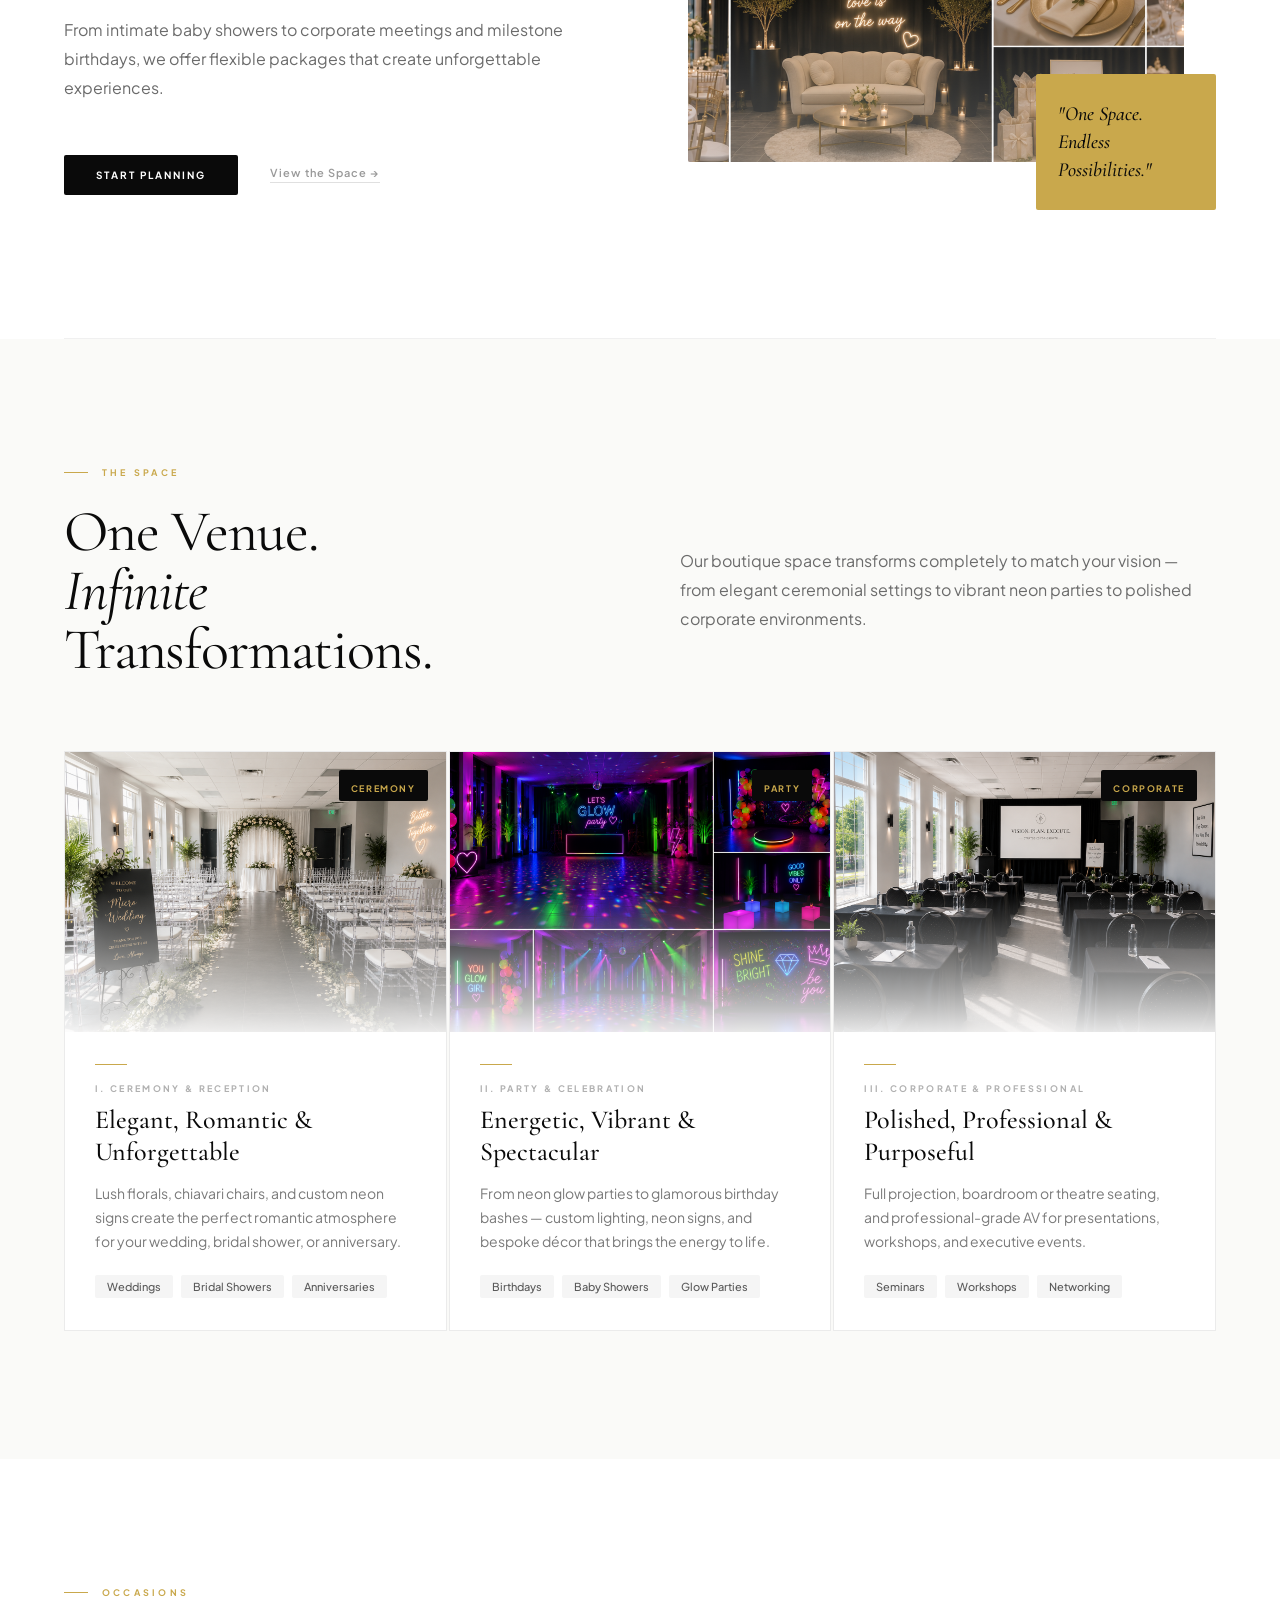
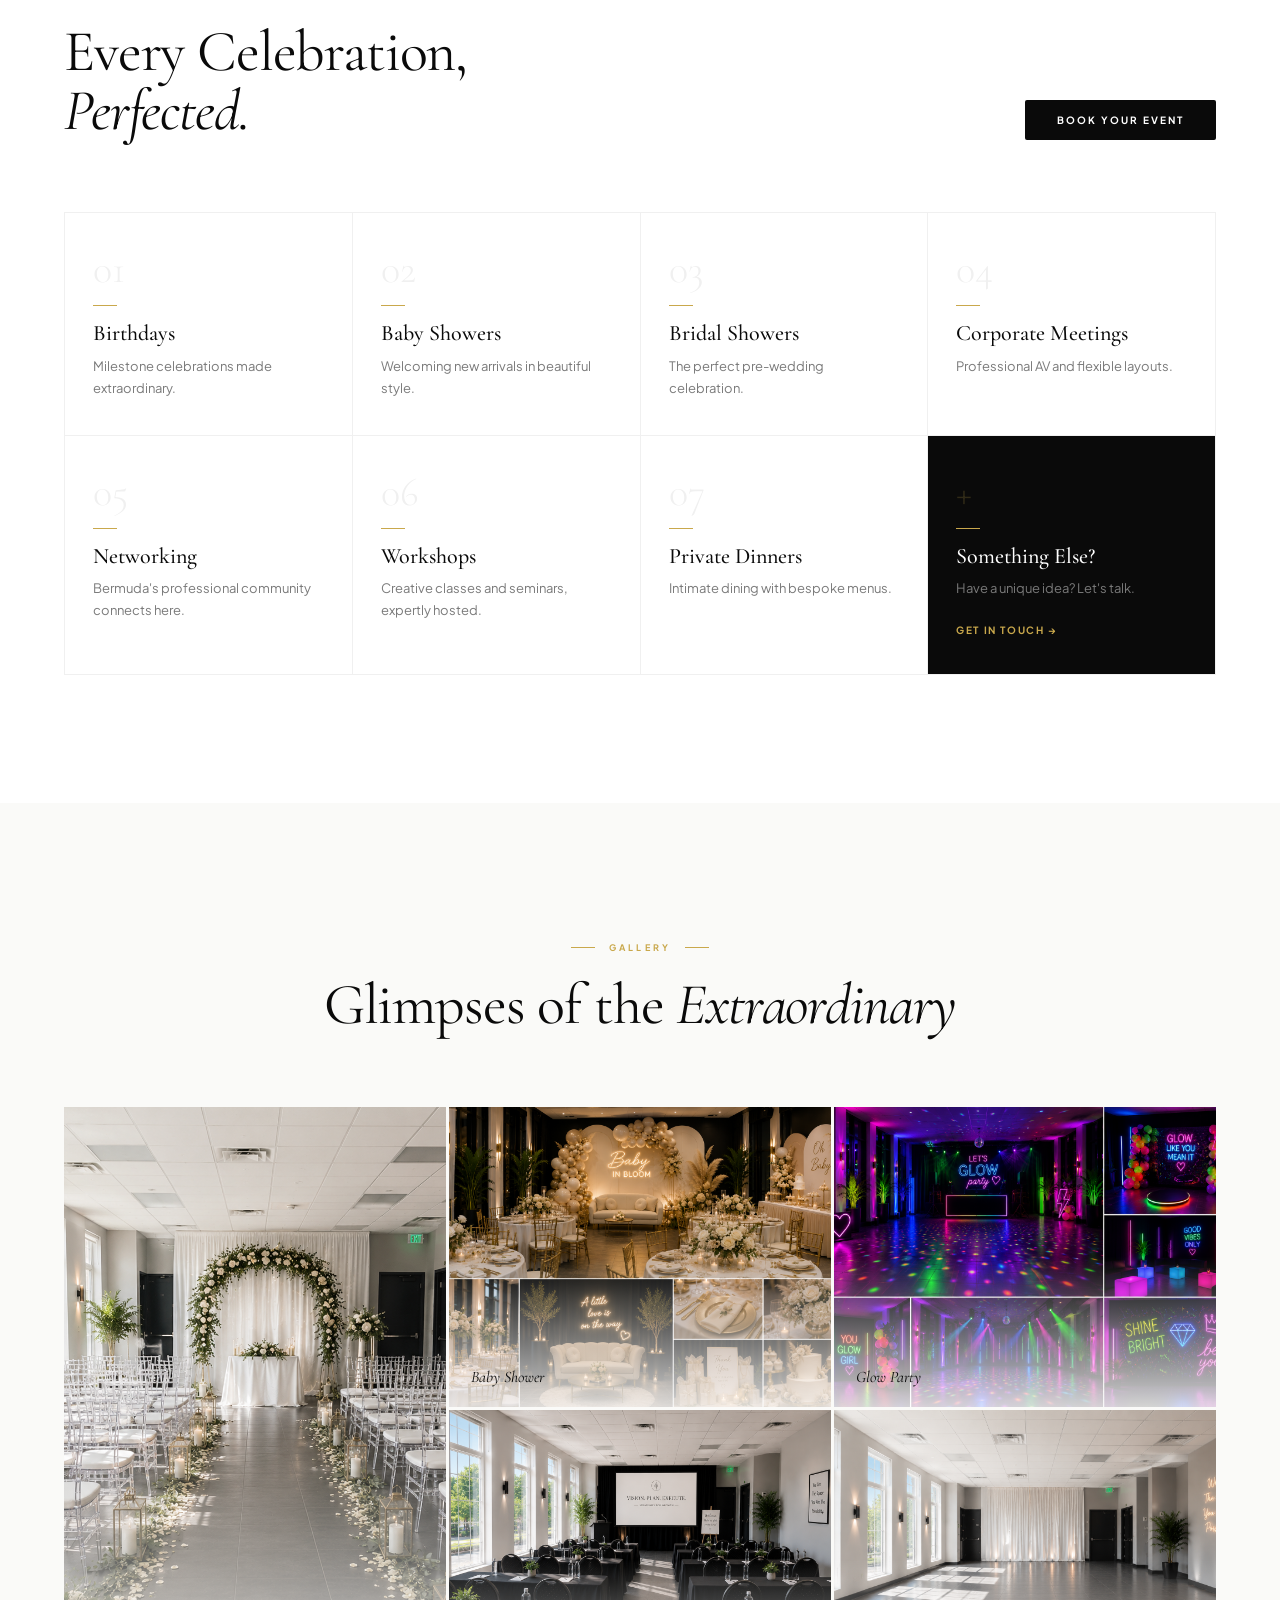
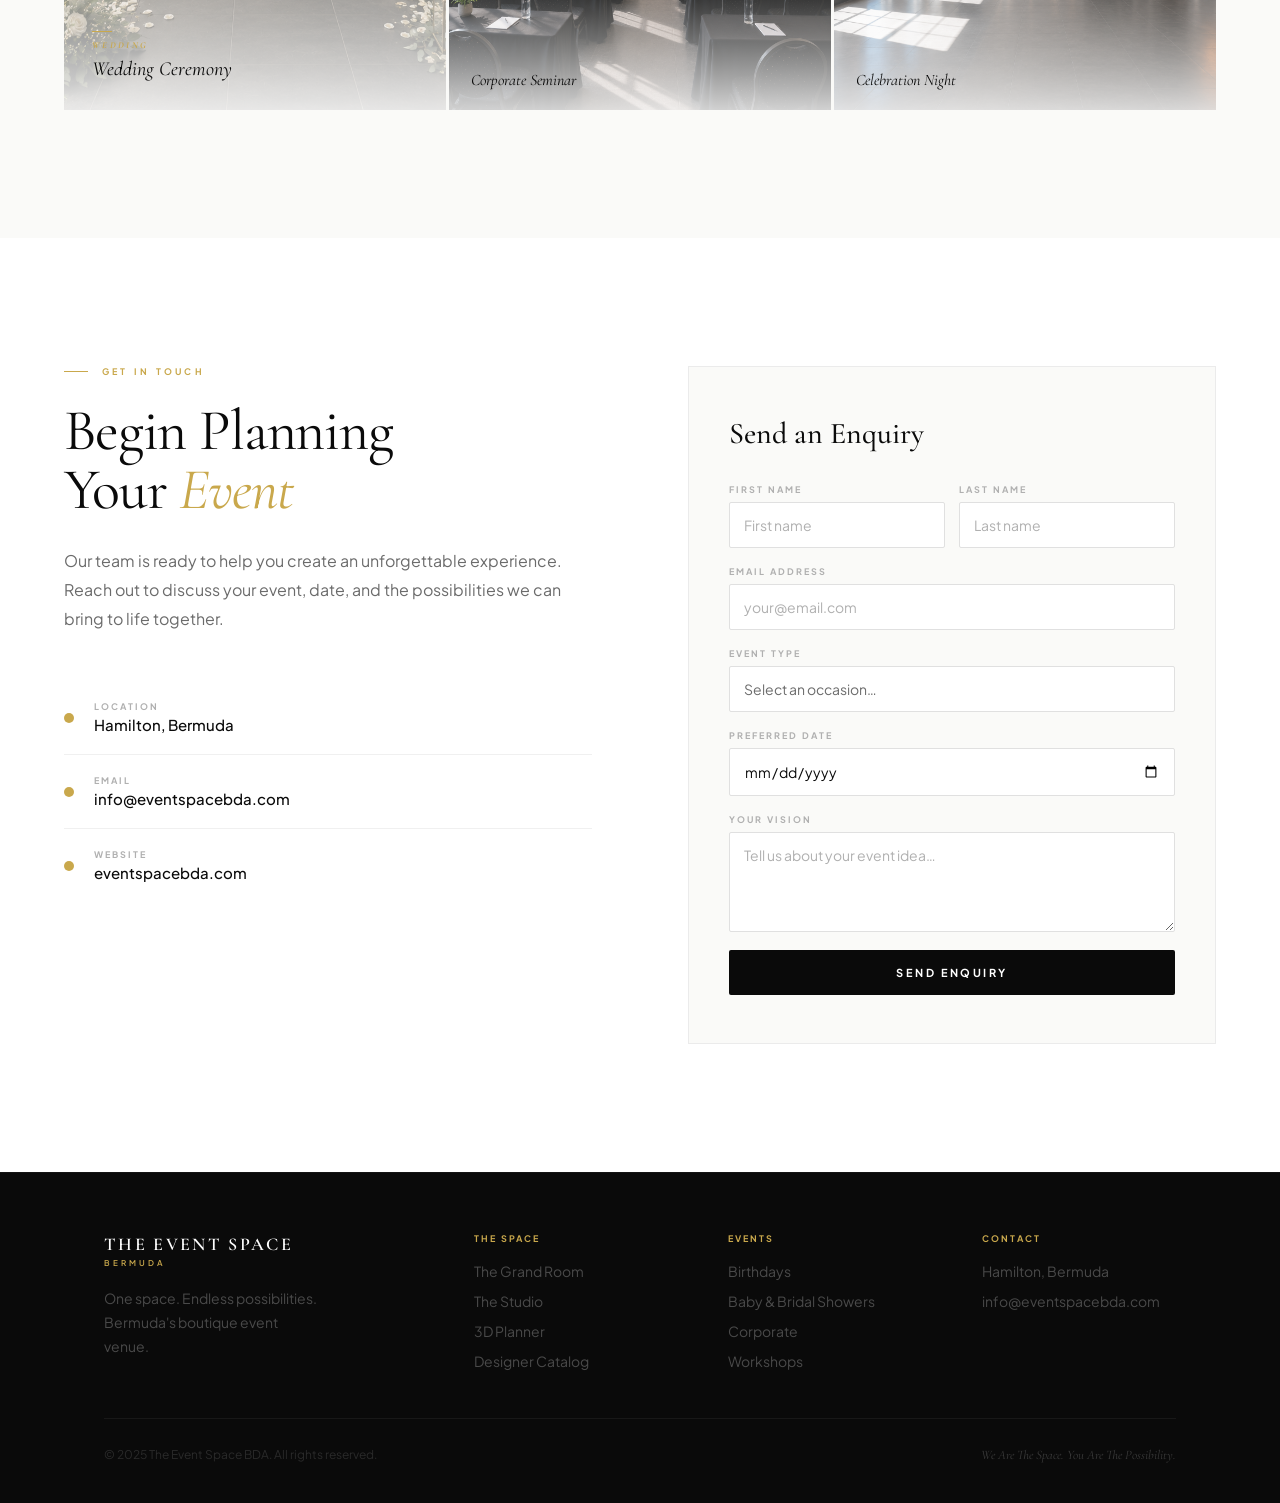
==== commit 2813c71e: "Add rates/pricing page with full package guide - rates/index.html: complete pricing page at /rates/ " ====
--- a/index.html
+++ b/index.html
@@ -19,9 +19,10 @@
     </div>
     <div class="nav__links">
       <a href="#about">About</a>
-      <a href="#spaces">Our Rooms</a>
+      <a href="rooms/">Our Rooms</a>
       <a href="#occasions">Events</a>
       <a href="#gallery">Gallery</a>
+      <a href="rates/">Rates</a>
       <a href="#contact">Contact</a>
     </div>
     <a class="nav__book" href="#contact">Book Now</a>
@@ -33,9 +34,10 @@
   <!-- Mobile Menu -->
   <div class="mobile-menu">
     <a href="#about">About</a>
-    <a href="#spaces">The Space</a>
+    <a href="rooms/">Our Rooms</a>
     <a href="#occasions">Events</a>
     <a href="#gallery">Gallery</a>
+    <a href="rates/">Rates</a>
     <a href="#contact">Contact</a>
     <a href="#contact" class="mobile-menu__book">Book Now</a>
   </div>
@@ -431,10 +433,10 @@
         <div>
           <div class="footer__col-label">The Space</div>
           <div class="footer__col-links">
-            <a href="#spaces" class="footer__link">The Grand Room</a>
-            <a href="#spaces" class="footer__link">The Studio</a>
-            <a href="#spaces" class="footer__link">3D Planner</a>
-            <a href="#spaces" class="footer__link">Designer Catalog</a>
+            <a href="rooms/" class="footer__link">The Grand Room</a>
+            <a href="rooms/" class="footer__link">The Studio</a>
+            <a href="rooms/#planner" class="footer__link">3D Planner</a>
+            <a href="rooms/#designers" class="footer__link">Designer Catalog</a>
           </div>
         </div>
         <div>
--- a/css/styles.css
+++ b/css/styles.css
@@ -81,6 +81,7 @@
   transition: color 0.2s;
 }
 .nav__links a:hover { color: #0A0A0A; }
+.nav__link--active { color: #0A0A0A !important; border-bottom: 1.5px solid #C9A84C; padding-bottom: 2px; }
 .nav__book {
   display: inline-flex;
   align-items: center;
